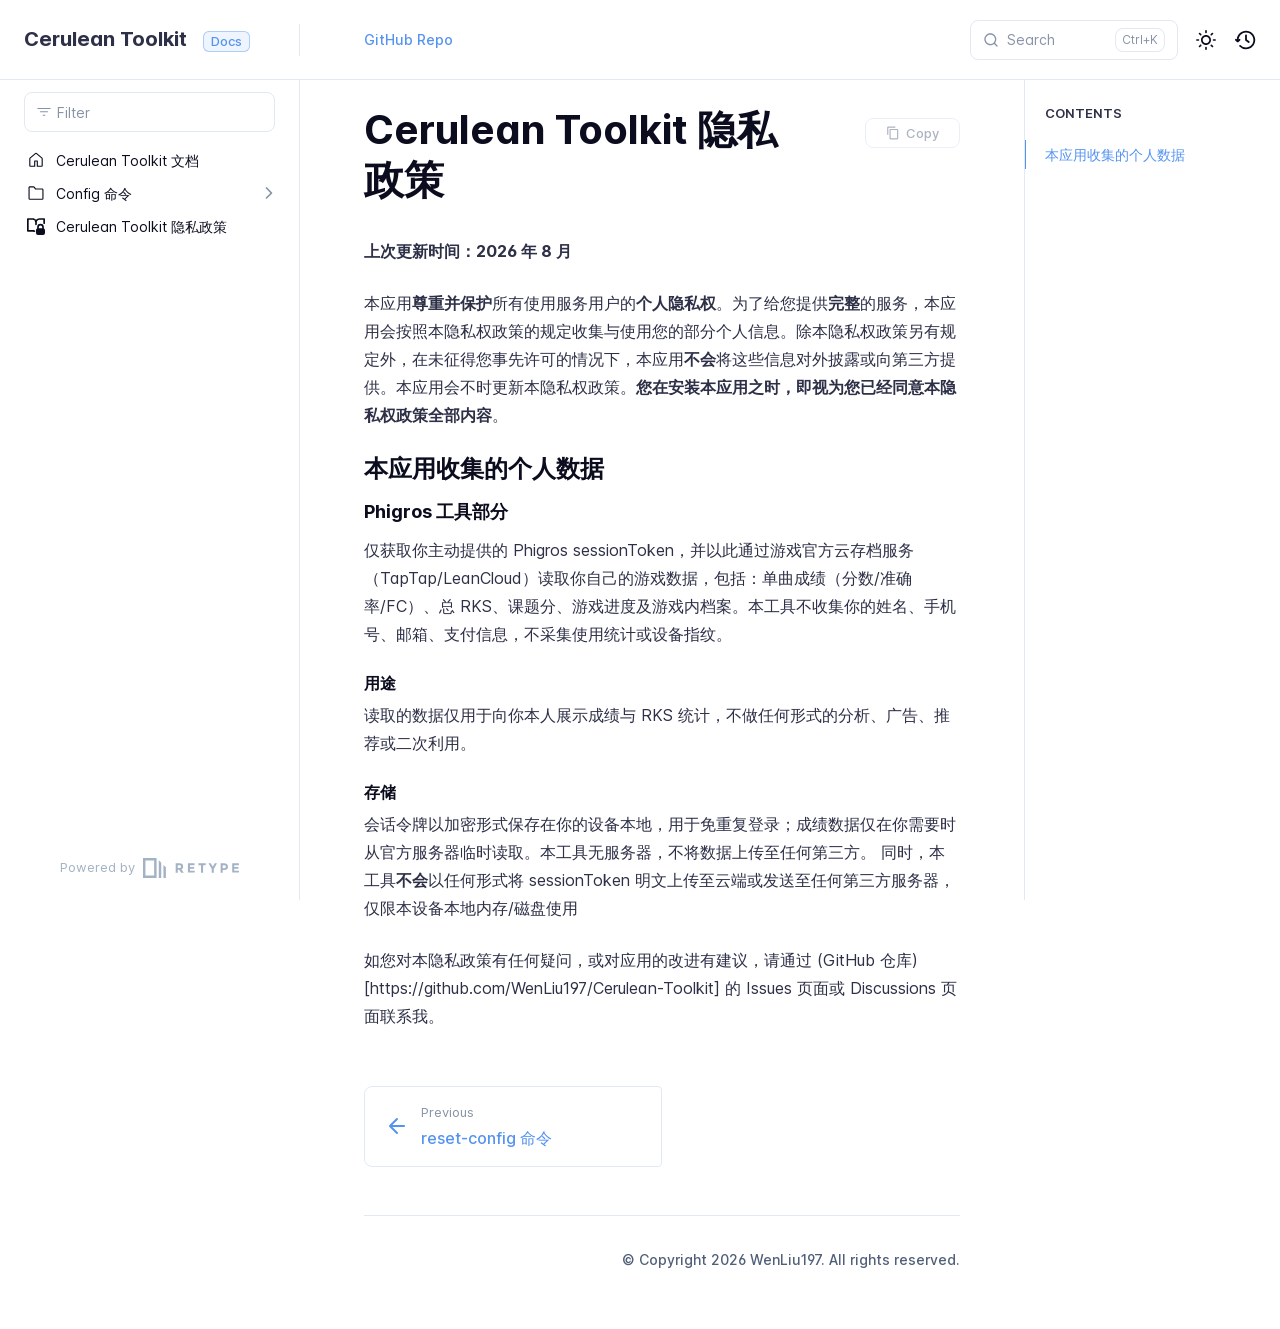
==== cerulean-toolkit-隐私政策/index.html @ c34c18b4 "Refreshes Retype-generated documentation. Process triggered by WenLiu197." ====
<!DOCTYPE html>
<html lang="en" class="h-full">
<head>
    <meta charset="UTF-8">
    <meta name="viewport" content="width=device-width,initial-scale=1">
    <meta name="color-scheme" content="light dark">
    <meta name="turbo-root" content="/Cerulean-Toolkit">
    <meta name="turbo-cache-control" content="no-cache" data-turbo-track="reload" data-track-token="4.6.0.840784383490">

    <!-- See retype.com -->
    <meta name="generator" content="Retype 4.6.0">

    <!-- Primary Meta Tags -->
    <title>Cerulean Toolkit 隐私政策</title>
    <meta name="title" content="Cerulean Toolkit 隐私政策">
    <meta name="description" content="上次更新时间：2026 年 8 月">

    <!-- Canonical -->
    <link rel="canonical" href="https://wenliu197.github.io/Cerulean-Toolkit/cerulean-toolkit-隐私政策/">
    <link rel="sitemap" type="application/xml" title="Sitemap" href="https://wenliu197.github.io/Cerulean-Toolkit/sitemap.xml">

    <!-- Open Graph -->
    <meta property="og:type" content="website">
    <meta property="og:url" content="https://wenliu197.github.io/Cerulean-Toolkit/cerulean-toolkit-隐私政策/">
    <meta property="og:title" content="Cerulean Toolkit 隐私政策">
    <meta property="og:description" content="上次更新时间：2026 年 8 月">
    <meta property="og:site_name" content="Cerulean Toolkit">
    <meta property="og:locale" content="en_US">

    <!-- Twitter -->
    <meta name="twitter:card" content="summary_large_image">
    <meta name="twitter:url" content="https://wenliu197.github.io/Cerulean-Toolkit/cerulean-toolkit-隐私政策/">
    <meta name="twitter:title" content="Cerulean Toolkit 隐私政策">
    <meta name="twitter:description" content="上次更新时间：2026 年 8 月">

    <!-- Alternate Markdown -->
    <link rel="alternate" type="text/markdown" href="https://wenliu197.github.io/Cerulean-Toolkit/cerulean-toolkit-隐私政策.md">

    <script data-cfasync="false">(function(){var cl=document.documentElement.classList,ls=localStorage.getItem("retype_scheme"),hd=cl.contains("dark"),hl=cl.contains("light"),wm=window.matchMedia&&window.matchMedia("(prefers-color-scheme: dark)").matches;if(ls==="dark"||(!ls&&wm&&!hd&&!hl)){cl.remove("light");cl.add("dark")}else if(ls==="light"||(!ls&&!wm&&!hd&&!hl)){cl.remove("dark");cl.add("light")}})();</script>

    <link href="../resources/css/retype.css?v=4.6.0.840784383490" rel="stylesheet">

    <script data-cfasync="false" src="../resources/js/config.js?v=4.6.0.840784383490" data-turbo-eval="false" defer></script>
    <script data-cfasync="false" src="../resources/js/retype.js?v=4.6.0" data-turbo-eval="false" defer></script>
    <script id="lunr-js" data-cfasync="false" src="../resources/js/lunr.js?v=4.6.0.840784383490" data-turbo-eval="false" defer></script>
</head>
<body>
    <div id="retype-app" class="relative text-base antialiased text-base-text bg-base-bg font-body">
    <div class="absolute bottom-0 left-0" style="top: 5rem; right: 50%"></div>

    <header id="retype-header" class="sticky top-0 z-30 flex w-full h-16 bg-header-bg border-b border-header-border md:h-20">
        <div class="container relative flex items-center justify-between pr-6 grow md:justify-start">
            <!-- Mobile menu button skeleton -->
            <button v-cloak class="skeleton retype-mobile-menu-button flex items-center justify-center shrink-0 overflow-hidden dark:text-white focus:outline-hidden rounded-full w-10 h-10 ml-3.5 md:hidden"><svg xmlns="http://www.w3.org/2000/svg" class="mb-px shrink-0" width="24" height="24" viewBox="0 0 24 24" role="presentation" style="margin-bottom: 0px;"><g fill="currentColor"><path d="M2 4h20v2H2zM2 11h20v2H2zM2 18h20v2H2z"></path></g></svg></button>
            <div v-cloak id="retype-sidebar-left-toggle-button"></div>
    
            <!-- Logo -->
            <div class="flex items-center justify-between h-full py-2 md:w-75">
                <div class="flex items-center px-2 md:px-6">
                    <a id="retype-branding-logo" href="https://wenliu197.github.io/Cerulean-Toolkit/" class="flex items-center leading-snug text-xl">
                        <span class="dark:text-white font-bold line-clamp-1 md:line-clamp-2">Cerulean Toolkit</span>
                    </a><span id="retype-branding-label" class="inline-flex mt-1 px-2 py-1 ml-4 text-xs font-medium leading-none items-center rounded-md bg-branding-label-bg text-branding-label-text ring-1 ring-branding-label-border ring-inset md:inline-block">Docs</span>
                </div>
    
                <span class="hidden h-8 border-r md:inline-block border-base-border"></span>
            </div>
    
            <div class="flex justify-between md:grow">
                <!-- Top Nav -->
                <nav id="retype-header-nav" class="hidden md:flex">
                    <ul class="flex flex-col mb-4 md:pl-16 md:mb-0 md:flex-row md:items-center">
                        <li class="mr-6">
                            <a class="py-2 md:mb-0 inline-flex items-center text-sm whitespace-nowrap transition-colors duration-200 ease-linear md:text-header-text font-header-text hover:text-header-text-hover" href="https://github.com/WenLiu197/Cerulean-Toolkit">GitHub Repo</a>
                        </li>
    
                    </ul>
                </nav>
    
                <div v-cloak class="flex justify-end grow">
                    <div id="retype-mobile-search-button"></div>
                    <doc-search-desktop></doc-search-desktop>
    
                    <doc-theme-switch class="lg:ml-2"></doc-theme-switch>
                    <doc-history></doc-history>
                </div>
            </div>
        </div>
    </header>


    <div id="retype-container" class="container relative flex bg-white">
        <!-- Sidebar Skeleton -->
        <div v-cloak class="fixed flex flex-col shrink-0 duration-300 ease-in-out bg-sidebar-left-bg border-sidebar-left-border sidebar top-20 w-75 border-r h-screen md:sticky transition-transform skeleton">
        
            <div class="flex items-center h-16 px-6">
                <input id="retype-filter-input-mock" class="w-full h-10 pl-8 px-3 py-2 transition-colors duration-200 ease-linear bg-filter-bg border border-filter-border rounded-lg shadow-none md:text-sm hover:border-filter-border-hover focus:outline-hidden focus:border-filter-border-focus placeholder-filter-placeholder" type="text">
            </div>
        
            <div class="pl-6 mt-1 mb-4">
                <div class="w-32 h-3 mb-4 bg-skeleton-bg rounded-full loading"></div>
                <div class="w-48 h-3 mb-4 bg-skeleton-bg rounded-full loading"></div>
                <div class="w-40 h-3 mb-4 bg-skeleton-bg rounded-full loading"></div>
                <div class="w-32 h-3 mb-4 bg-skeleton-bg rounded-full loading"></div>
                <div class="w-48 h-3 mb-4 bg-skeleton-bg rounded-full loading"></div>
                <div class="w-40 h-3 mb-4 bg-skeleton-bg rounded-full loading"></div>
            </div>
        
            <div class="shrink-0 mt-auto bg-transparent dark:border-base-border">
                <a class="flex items-center justify-center flex-nowrap h-16 text-gray-350 dark:text-dark-400 hover:text-gray-600 dark:hover:text-dark-300 transition-colors duration-150 ease-in docs-powered-by" target="_blank" href="https://retype.com/" rel="noopener">
                    <span class="text-xs whitespace-nowrap">Powered by</span>
                    <svg xmlns="http://www.w3.org/2000/svg" class="ml-2" fill="currentColor" width="96" height="20" overflow="visible"><path d="M0 0v20h13.59V0H0zm11.15 17.54H2.44V2.46h8.71v15.08zM15.8 20h2.44V4.67L15.8 2.22zM20.45 6.89V20h2.44V9.34z"/><g><path d="M40.16 8.44c0 1.49-.59 2.45-1.75 2.88l2.34 3.32h-2.53l-2.04-2.96h-1.43v2.96h-2.06V5.36h3.5c1.43 0 2.46.24 3.07.73s.9 1.27.9 2.35zm-2.48 1.1c.26-.23.38-.59.38-1.09 0-.5-.13-.84-.4-1.03s-.73-.28-1.39-.28h-1.54v2.75h1.5c.72 0 1.2-.12 1.45-.35zM51.56 5.36V7.2h-4.59v1.91h4.13v1.76h-4.13v1.92h4.74v1.83h-6.79V5.36h6.64zM60.09 7.15v7.48h-2.06V7.15h-2.61V5.36h7.28v1.79h-2.61zM70.81 14.64h-2.06v-3.66l-3.19-5.61h2.23l1.99 3.45 1.99-3.45H74l-3.19 5.61v3.66zM83.99 6.19c.65.55.97 1.4.97 2.55s-.33 1.98-1 2.51-1.68.8-3.04.8h-1.23v2.59h-2.06V5.36h3.26c1.42 0 2.45.28 3.1.83zm-1.51 3.65c.25-.28.37-.69.37-1.22s-.16-.92-.48-1.14c-.32-.23-.82-.34-1.5-.34H79.7v3.12h1.38c.68 0 1.15-.14 1.4-.42zM95.85 5.36V7.2h-4.59v1.91h4.13v1.76h-4.13v1.92H96v1.83h-6.79V5.36h6.64z"/></g></svg>
                </a>
            </div>
        </div>
        
        <!-- Sidebar component -->
        <doc-sidebar v-cloak>
            <template #sidebar-footer>
                <div class="shrink-0 mt-auto border-t md:bg-transparent md:border-none dark:border-base-border">
        
                    <div class="py-3 px-6 md:hidden border-b dark:border-base-border">
                        <nav>
                            <ul class="flex flex-wrap justify-center items-center">
                                <li class="mr-6">
                                    <a class="block py-1 inline-flex items-center text-sm whitespace-nowrap transition-colors duration-200 ease-linear md:text-header-text font-header-text hover:text-header-text-hover" href="https://github.com/WenLiu197/Cerulean-Toolkit">GitHub Repo</a>
                                </li>
        
                            </ul>
                        </nav>
                    </div>
        
                    <a class="flex items-center justify-center flex-nowrap h-16 text-gray-350 dark:text-dark-400 hover:text-gray-600 dark:hover:text-dark-300 transition-colors duration-150 ease-in docs-powered-by" target="_blank" href="https://retype.com/" rel="noopener">
                        <span class="text-xs whitespace-nowrap">Powered by</span>
                        <svg xmlns="http://www.w3.org/2000/svg" class="ml-2" fill="currentColor" width="96" height="20" overflow="visible"><path d="M0 0v20h13.59V0H0zm11.15 17.54H2.44V2.46h8.71v15.08zM15.8 20h2.44V4.67L15.8 2.22zM20.45 6.89V20h2.44V9.34z"/><g><path d="M40.16 8.44c0 1.49-.59 2.45-1.75 2.88l2.34 3.32h-2.53l-2.04-2.96h-1.43v2.96h-2.06V5.36h3.5c1.43 0 2.46.24 3.07.73s.9 1.27.9 2.35zm-2.48 1.1c.26-.23.38-.59.38-1.09 0-.5-.13-.84-.4-1.03s-.73-.28-1.39-.28h-1.54v2.75h1.5c.72 0 1.2-.12 1.45-.35zM51.56 5.36V7.2h-4.59v1.91h4.13v1.76h-4.13v1.92h4.74v1.83h-6.79V5.36h6.64zM60.09 7.15v7.48h-2.06V7.15h-2.61V5.36h7.28v1.79h-2.61zM70.81 14.64h-2.06v-3.66l-3.19-5.61h2.23l1.99 3.45 1.99-3.45H74l-3.19 5.61v3.66zM83.99 6.19c.65.55.97 1.4.97 2.55s-.33 1.98-1 2.51-1.68.8-3.04.8h-1.23v2.59h-2.06V5.36h3.26c1.42 0 2.45.28 3.1.83zm-1.51 3.65c.25-.28.37-.69.37-1.22s-.16-.92-.48-1.14c-.32-.23-.82-.34-1.5-.34H79.7v3.12h1.38c.68 0 1.15-.14 1.4-.42zM95.85 5.36V7.2h-4.59v1.91h4.13v1.76h-4.13v1.92H96v1.83h-6.79V5.36h6.64z"/></g></svg>
                    </a>
                </div>
            </template>
        </doc-sidebar>

        <div class="grow min-w-0 bg-body-bg">
            <!-- Render "toolbar" template here on api pages --><!-- Render page content -->
<div class="flex">
    <div id="retype-main" class="min-w-0 p-4 grow md:px-16">
        <main class="relative pb-12 lg:pt-2">
            <div class="relative retype-markdown" id="retype-content">
                <!-- Rendered if sidebar right is enabled -->
                <div id="retype-sidebar-right-toggle"></div>
                <doc-page-actions></doc-page-actions>

                <!-- Page content  -->
<h1 id="cerulean-toolkit-隐私政策">Cerulean Toolkit 隐私政策</h1>
<p><strong>上次更新时间：2026 年 8 月</strong></p>
<p>本应用<strong>尊重并保护</strong>所有使用服务用户的<strong>个人隐私权</strong>。为了给您提供<strong>完整</strong>的服务，本应用会按照本隐私权政策的规定收集与使用您的部分个人信息。除本隐私权政策另有规定外，在未征得您事先许可的情况下，本应用<strong>不会</strong>将这些信息对外披露或向第三方提供。本应用会不时更新本隐私权政策。<strong>您在安装本应用之时，即视为您已经同意本隐私权政策全部内容</strong>。</p>
<h3 id="本应用收集的个人数据">本应用收集的个人数据</h3>
<h4 id="phigros-工具部分">Phigros 工具部分</h4>
<p>仅获取你主动提供的 Phigros sessionToken，并以此通过游戏官方云存档服务（TapTap/LeanCloud）读取你自己的游戏数据，包括：单曲成绩（分数/准确率/FC）、总 RKS、课题分、游戏进度及游戏内档案。本工具不收集你的姓名、手机号、邮箱、支付信息，不采集使用统计或设备指纹。</p>
<h5 id="用途">用途</h5>
<p>读取的数据仅用于向你本人展示成绩与 RKS 统计，不做任何形式的分析、广告、推荐或二次利用。</p>
<h5 id="存储">存储</h5>
<p>会话令牌以加密形式保存在你的设备本地，用于免重复登录；成绩数据仅在你需要时从官方服务器临时读取。本工具无服务器，不将数据上传至任何第三方。
同时，本工具<strong>不会</strong>以任何形式将 sessionToken 明文上传至云端或发送至任何第三方服务器，仅限本设备本地内存/磁盘使用</p>
<p>如您对本隐私政策有任何疑问，或对应用的改进有建议，请通过 (GitHub 仓库)[https://github.com/WenLiu197/Cerulean-Toolkit] 的 Issues 页面或 Discussions 页面联系我。</p>

                
                <!-- Required only on API pages -->
                <doc-toolbar-member-filter-no-results></doc-toolbar-member-filter-no-results>
            </div>
            <footer id="retype-content-footer" class="clear-both">
            
                <nav id="retype-nextprev" class="print:hidden flex mt-14">
                    <div class="w-1/2">
                        <a class="px-5 py-4 h-full flex items-center break-normal font-medium text-body-link border border-base-border hover:border-base-border-hover rounded-r rounded-l-lg transition-colors duration-150 relative hover:z-5" href="../config-命令/reset-config/">
                            <svg xmlns="http://www.w3.org/2000/svg" class="mr-3" width="24" height="24" viewBox="0 0 24 24" fill="currentColor" overflow="visible"><path d="M19 11H7.41l5.29-5.29a.996.996 0 10-1.41-1.41l-7 7a1 1 0 000 1.42l7 7a1.024 1.024 0 001.42-.01.996.996 0 000-1.41L7.41 13H19c.55 0 1-.45 1-1s-.45-1-1-1z" /><path fill="none" d="M0 0h24v24H0z" /></svg>
                            <span>
                                <span class="block text-xs font-normal text-base-text-muted">Previous</span>
                                <span class="block mt-1">reset-​config 命令</span>
                            </span>
                        </a>
                    </div>
            
                    <div class="w-1/2">
                    </div>
                </nav>
            </footer>
        </main>

        <div id="retype-page-footer" class="print:border-none border-t border-base-border pt-6 mb-8">
            <footer class="flex flex-wrap items-center justify-between print:justify-center">
                <div id="retype-footer-links" class="print:hidden">
                    <ul class="flex flex-wrap items-center text-sm">
                    </ul>
                </div>
                <div id="retype-copyright" class="print:justify-center py-2 text-footer-text font-footer-link text-sm leading-relaxed"><p>© Copyright 2026 WenLiu197. All rights reserved.</p></div>
            </footer>
        </div>
    </div>

    <!-- Rendered if sidebar right is enabled -->
    <!-- Sidebar right skeleton-->
    <div v-cloak class="fixed top-0 bottom-0 right-0 translate-x-full bg-sidebar-right-bg border-sidebar-right-border lg:sticky lg:border-l lg:shrink-0 lg:pt-6 lg:translate-x-0 sm:w-1/2 lg:w-64 lg:z-0 md:w-104 sidebar-right skeleton">
        <div class="pl-5">
            <div class="w-32 h-3 mb-4 bg-skeleton-bg rounded-full loading"></div>
            <div class="w-48 h-3 mb-4 bg-skeleton-bg rounded-full loading"></div>
            <div class="w-40 h-3 mb-4 bg-skeleton-bg rounded-full loading"></div>
        </div>
    </div>

    <!-- User should be able to hide sidebar right -->
    <doc-sidebar-right v-cloak></doc-sidebar-right>
</div>

        </div>
    </div>

    <doc-search-mobile></doc-search-mobile>
    <doc-back-to-top></doc-back-to-top>
</div>


    <div id="retype-overlay-target"></div>

        <script data-cfasync="false">window.__DOCS__ = { "title": "Cerulean Toolkit 隐私政策", level: 1, icon: "file", hasPrism: false, hasInstagram: false, hasMermaid: false, hasMath: false, tocDepth: 23, "md": "/cerulean-toolkit-隐私政策.md" }</script>
</body>
</html>
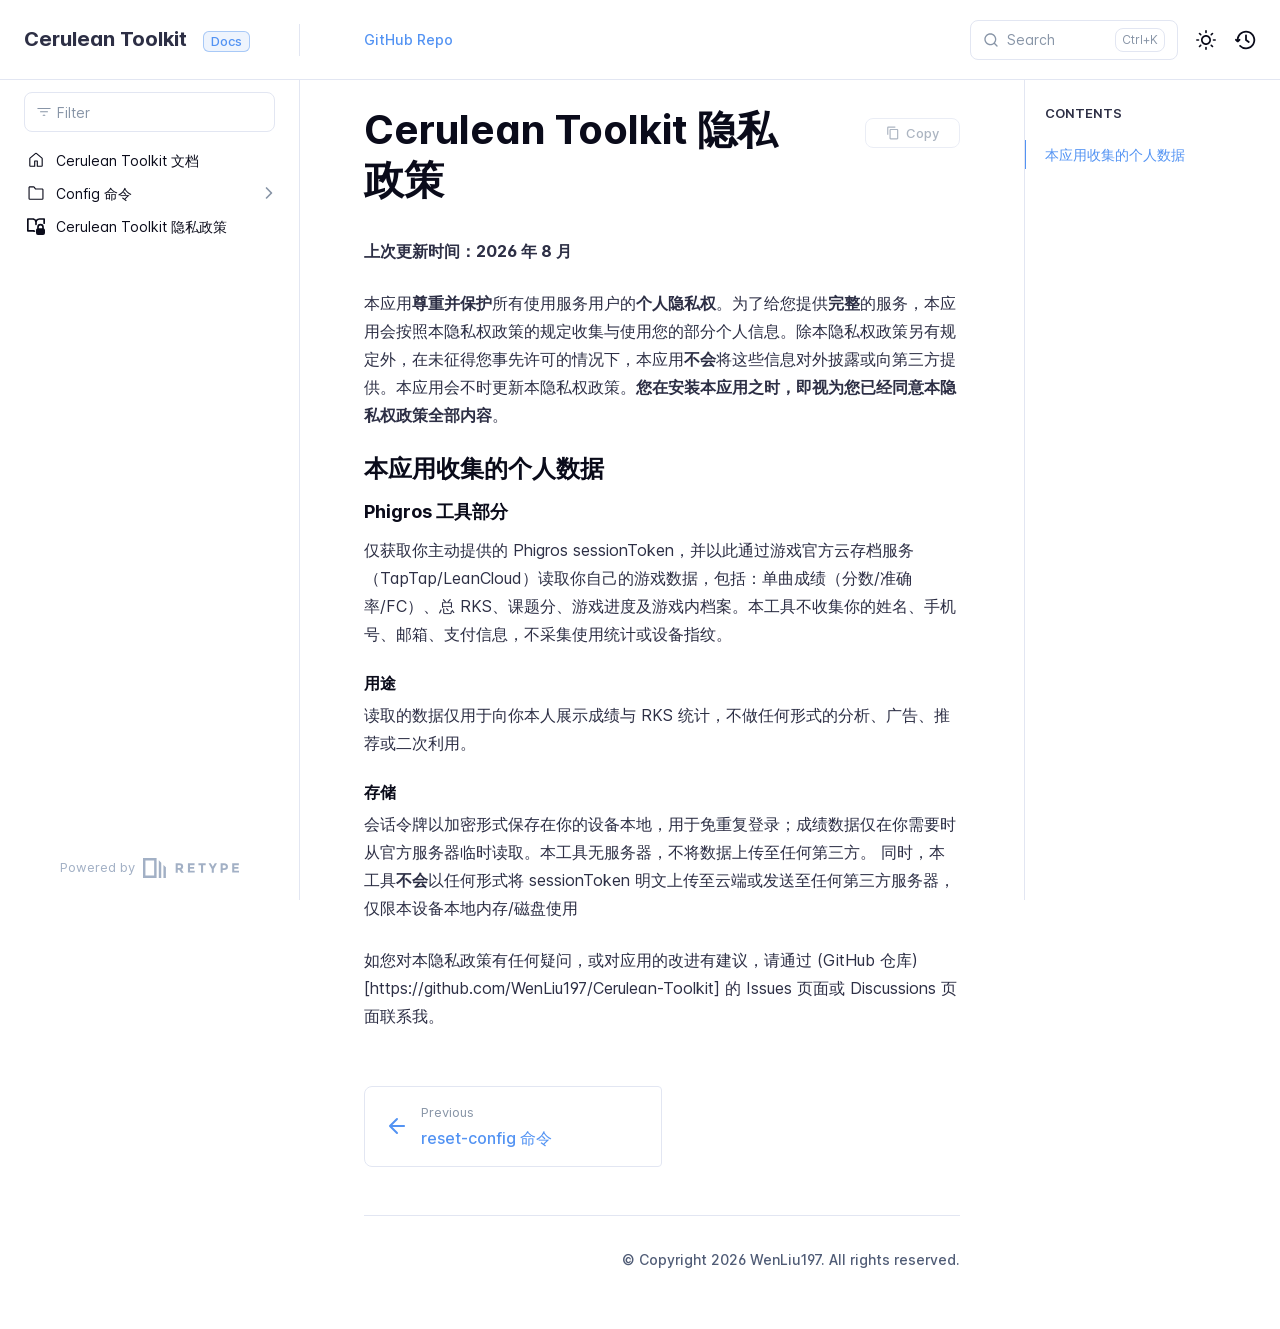
==== commit c8b3706e: "Refreshes Retype-generated documentation. Process triggered by WenLiu197." ====
--- a/cerulean-toolkit-隐私政策/index.html
+++ b/cerulean-toolkit-隐私政策/index.html
@@ -5,7 +5,7 @@
     <meta name="viewport" content="width=device-width,initial-scale=1">
     <meta name="color-scheme" content="light dark">
     <meta name="turbo-root" content="/Cerulean-Toolkit">
-    <meta name="turbo-cache-control" content="no-cache" data-turbo-track="reload" data-track-token="4.6.0.840784383490">
+    <meta name="turbo-cache-control" content="no-cache" data-turbo-track="reload" data-track-token="4.6.0.840809740849">
 
     <!-- See retype.com -->
     <meta name="generator" content="Retype 4.6.0">
@@ -38,11 +38,11 @@
 
     <script data-cfasync="false">(function(){var cl=document.documentElement.classList,ls=localStorage.getItem("retype_scheme"),hd=cl.contains("dark"),hl=cl.contains("light"),wm=window.matchMedia&&window.matchMedia("(prefers-color-scheme: dark)").matches;if(ls==="dark"||(!ls&&wm&&!hd&&!hl)){cl.remove("light");cl.add("dark")}else if(ls==="light"||(!ls&&!wm&&!hd&&!hl)){cl.remove("dark");cl.add("light")}})();</script>
 
-    <link href="../resources/css/retype.css?v=4.6.0.840784383490" rel="stylesheet">
-
-    <script data-cfasync="false" src="../resources/js/config.js?v=4.6.0.840784383490" data-turbo-eval="false" defer></script>
+    <link href="../resources/css/retype.css?v=4.6.0.840809740849" rel="stylesheet">
+
+    <script data-cfasync="false" src="../resources/js/config.js?v=4.6.0.840809740849" data-turbo-eval="false" defer></script>
     <script data-cfasync="false" src="../resources/js/retype.js?v=4.6.0" data-turbo-eval="false" defer></script>
-    <script id="lunr-js" data-cfasync="false" src="../resources/js/lunr.js?v=4.6.0.840784383490" data-turbo-eval="false" defer></script>
+    <script id="lunr-js" data-cfasync="false" src="../resources/js/lunr.js?v=4.6.0.840809740849" data-turbo-eval="false" defer></script>
 </head>
 <body>
     <div id="retype-app" class="relative text-base antialiased text-base-text bg-base-bg font-body">
